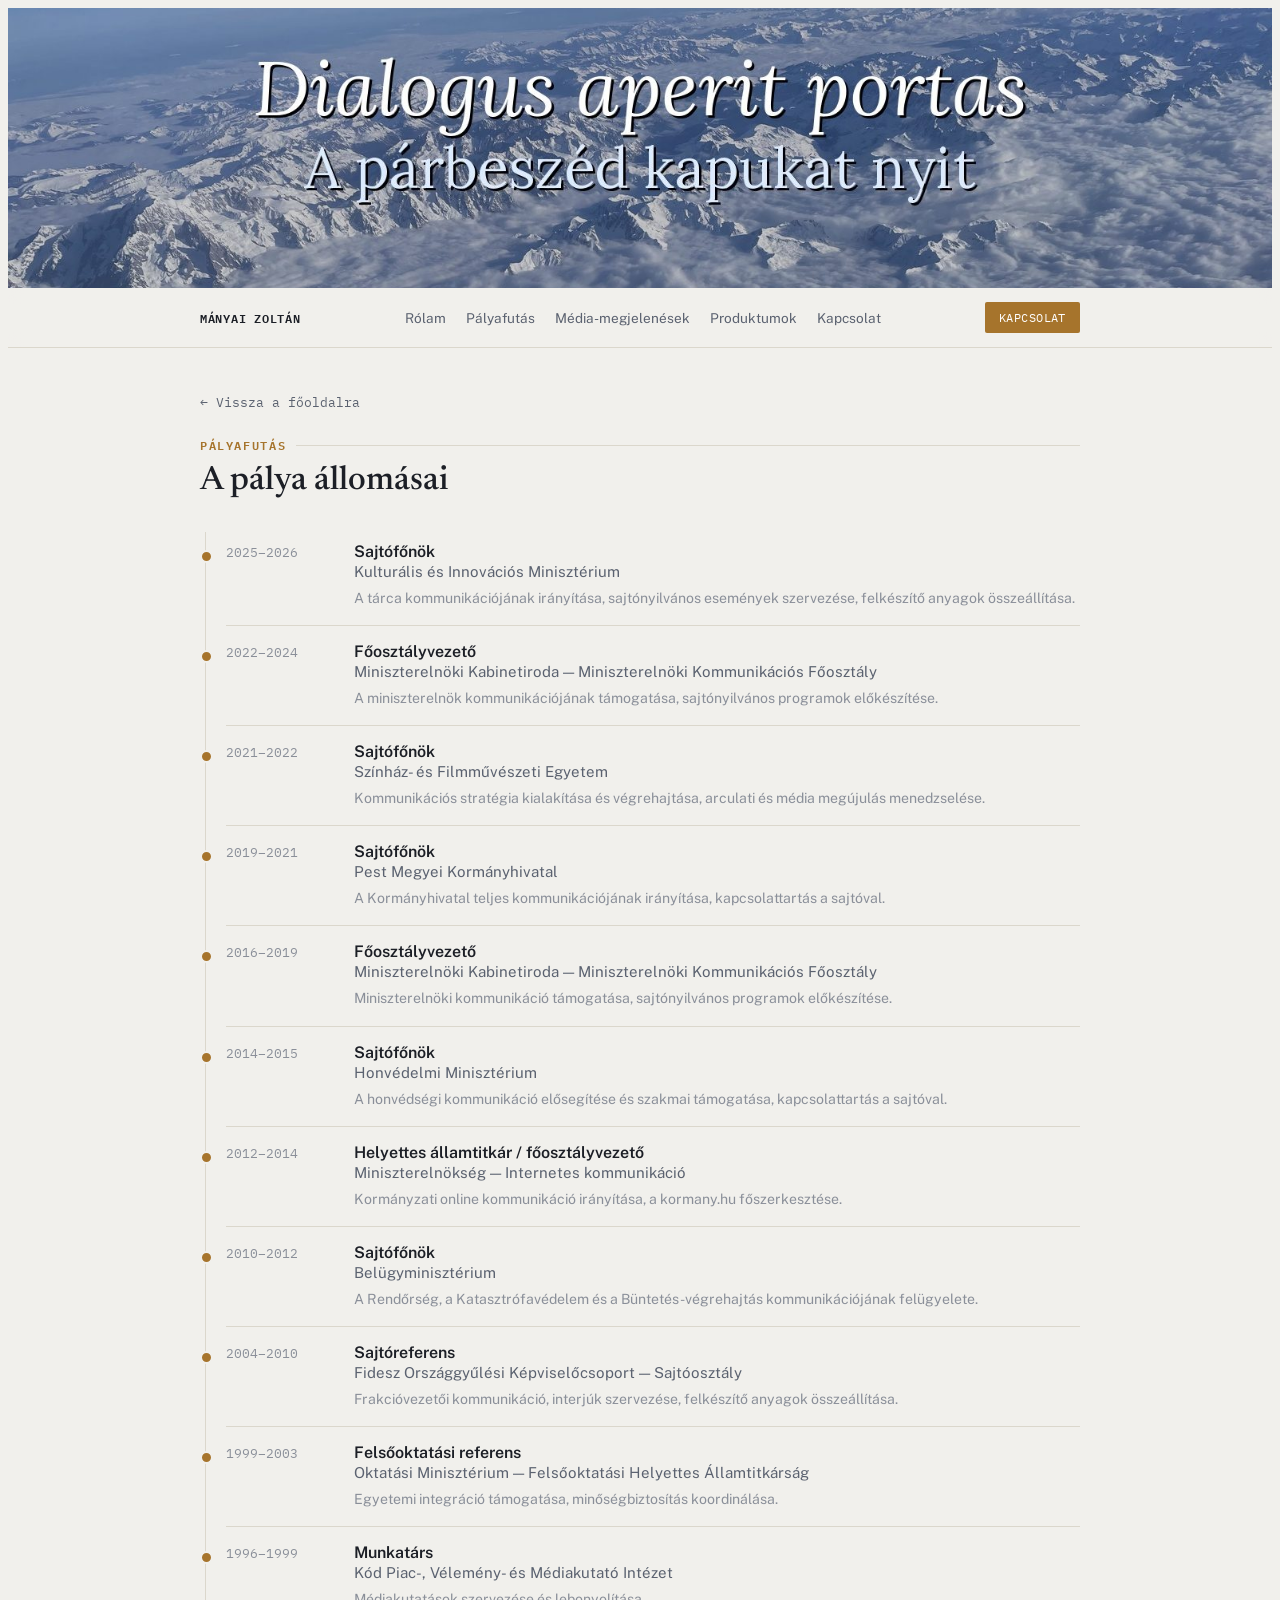
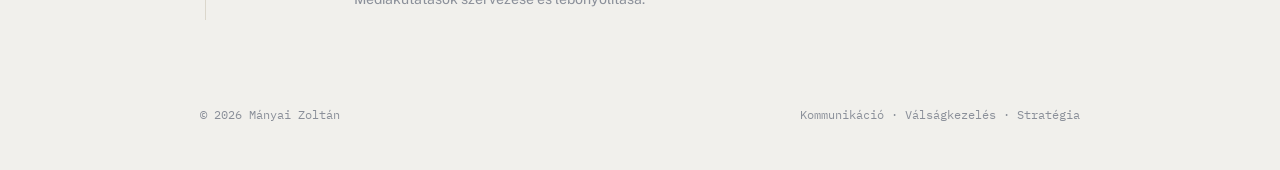
==== palyafutas/index.html @ 965dd55c "Pályafutás: önálló, saját kanonikus URL-t kapott oldal A modal-alapú megoldás technikai korlátja, ho" ====
<!doctype html>
<meta charset="utf-8">
<title>Pályafutás — Mányai Zoltán</title>
<meta name="description" content="Mányai Zoltán szakmai pályafutása: 1996 óta kormányzati, parlamenti és intézményi kommunikációs vezetői és sajtófőnöki pozíciók, a pálya összes állomásával.">
<link rel="canonical" href="https://menyuswin.github.io/manyai-zoltan/palyafutas/">
<link rel="stylesheet" href="../style.css">

<link rel="preconnect" href="https://fonts.gstatic.com" crossorigin>
<link rel="stylesheet" href="https://fonts.googleapis.com/css2?family=Newsreader:ital,opsz,wght@0,6..72,400;0,6..72,500;0,6..72,600;1,6..72,500&family=Public+Sans:wght@400;500;600;700&family=IBM+Plex+Mono:wght@400;500;600&display=swap">

<div class="masthead">
  <img src="../header.jpg" alt="Dialogus aperit portas – A párbeszéd kapukat nyit" width="1584" height="396">
</div>

<div class="topbar">
  <div class="topbar-inner">
    <span class="topbar-name">Mányai Zoltán</span>
    <nav class="topbar-nav">
      <a href="../#rolam">Rólam</a>
      <a href="./" aria-current="page">Pályafutás</a>
      <a href="../#media">Média-megjelenések</a>
      <a href="../#produktumok">Produktumok</a>
      <a href="../#kapcsolat">Kapcsolat</a>
    </nav>
    <a class="topbar-cta" href="mailto:zoltan.manyai@gmail.com">Kapcsolat</a>
  </div>
</div>

<div class="wrap">

  <section style="border-top:none; padding-top:44px;">
    <p style="margin:0 0 24px;"><a href="../" style="font-family:'IBM Plex Mono', monospace; font-size:0.82rem; text-decoration:none; color:var(--ink-soft);">← Vissza a főoldalra</a></p>
    <div class="section-head">
      <div class="eyebrow">Pályafutás</div>
      <h2>A pálya állomásai</h2>
    </div>
    <div class="timeline">

      <div class="tl-item">
        <div class="tl-years mono">2025–2026</div>
        <div>
          <div class="tl-role">Sajtófőnök</div>
          <div class="tl-org">Kulturális és Innovációs Minisztérium</div>
          <div class="tl-note">A tárca kommunikációjának irányítása, sajtónyilvános események szervezése, felkészítő anyagok összeállítása.</div>
        </div>
      </div>

      <div class="tl-item">
        <div class="tl-years mono">2022–2024</div>
        <div>
          <div class="tl-role">Főosztályvezető</div>
          <div class="tl-org">Miniszterelnöki Kabinetiroda — Miniszterelnöki Kommunikációs Főosztály</div>
          <div class="tl-note">A miniszterelnök kommunikációjának támogatása, sajtónyilvános programok előkészítése.</div>
        </div>
      </div>

      <div class="tl-item">
        <div class="tl-years mono">2021–2022</div>
        <div>
          <div class="tl-role">Sajtófőnök</div>
          <div class="tl-org">Színház- és Filmművészeti Egyetem</div>
          <div class="tl-note">Kommunikációs stratégia kialakítása és végrehajtása, arculati és média megújulás menedzselése.</div>
        </div>
      </div>

      <div class="tl-item">
        <div class="tl-years mono">2019–2021</div>
        <div>
          <div class="tl-role">Sajtófőnök</div>
          <div class="tl-org">Pest Megyei Kormányhivatal</div>
          <div class="tl-note">A Kormányhivatal teljes kommunikációjának irányítása, kapcsolattartás a sajtóval.</div>
        </div>
      </div>

      <div class="tl-item">
        <div class="tl-years mono">2016–2019</div>
        <div>
          <div class="tl-role">Főosztályvezető</div>
          <div class="tl-org">Miniszterelnöki Kabinetiroda — Miniszterelnöki Kommunikációs Főosztály</div>
          <div class="tl-note">Miniszterelnöki kommunikáció támogatása, sajtónyilvános programok előkészítése.</div>
        </div>
      </div>

      <div class="tl-item">
        <div class="tl-years mono">2014–2015</div>
        <div>
          <div class="tl-role">Sajtófőnök</div>
          <div class="tl-org">Honvédelmi Minisztérium</div>
          <div class="tl-note">A honvédségi kommunikáció elősegítése és szakmai támogatása, kapcsolattartás a sajtóval.</div>
        </div>
      </div>

      <div class="tl-item">
        <div class="tl-years mono">2012–2014</div>
        <div>
          <div class="tl-role">Helyettes államtitkár / főosztályvezető</div>
          <div class="tl-org">Miniszterelnökség — Internetes kommunikáció</div>
          <div class="tl-note">Kormányzati online kommunikáció irányítása, a kormany.hu főszerkesztése.</div>
        </div>
      </div>

      <div class="tl-item">
        <div class="tl-years mono">2010–2012</div>
        <div>
          <div class="tl-role">Sajtófőnök</div>
          <div class="tl-org">Belügyminisztérium</div>
          <div class="tl-note">A Rendőrség, a Katasztrófavédelem és a Büntetés-végrehajtás kommunikációjának felügyelete.</div>
        </div>
      </div>

      <div class="tl-item">
        <div class="tl-years mono">2004–2010</div>
        <div>
          <div class="tl-role">Sajtóreferens</div>
          <div class="tl-org">Fidesz Országgyűlési Képviselőcsoport — Sajtóosztály</div>
          <div class="tl-note">Frakcióvezetői kommunikáció, interjúk szervezése, felkészítő anyagok összeállítása.</div>
        </div>
      </div>

      <div class="tl-item">
        <div class="tl-years mono">1999–2003</div>
        <div>
          <div class="tl-role">Felsőoktatási referens</div>
          <div class="tl-org">Oktatási Minisztérium — Felsőoktatási Helyettes Államtitkárság</div>
          <div class="tl-note">Egyetemi integráció támogatása, minőségbiztosítás koordinálása.</div>
        </div>
      </div>

      <div class="tl-item">
        <div class="tl-years mono">1996–1999</div>
        <div>
          <div class="tl-role">Munkatárs</div>
          <div class="tl-org">Kód Piac-, Vélemény- és Médiakutató Intézet</div>
          <div class="tl-note">Médiakutatások szervezése és lebonyolítása.</div>
        </div>
      </div>

    </div>
  </section>

  <footer>
    <span>© 2026 Mányai Zoltán</span>
    <span>Kommunikáció · Válságkezelés · Stratégia</span>
  </footer>

</div>
---- style.css ----
:root{
    --bg:#F1F0EC;
    --surface:#FFFFFF;
    --surface-soft:#E7E4DB;
    --ink:#1C1F26;
    --ink-soft:#5B6270;
    --ink-faint:#8A8F99;
    --accent:#A6742C;
    --accent-ink:#FFFFFF;
    --line:#DBD7CC;
    --focus:#1C1F26;
  }
  @media (prefers-color-scheme: dark){
    :root:not([data-theme="light"]){
      --bg:#14161B;
      --surface:#1B1E24;
      --surface-soft:#20232A;
      --ink:#ECE9E1;
      --ink-soft:#9BA0AC;
      --ink-faint:#6E7480;
      --accent:#D6A34C;
      --accent-ink:#14161B;
      --line:#2B2E35;
      --focus:#ECE9E1;
    }
  }
  :root[data-theme="dark"]{
    --bg:#14161B;
    --surface:#1B1E24;
    --surface-soft:#20232A;
    --ink:#ECE9E1;
    --ink-soft:#9BA0AC;
    --ink-faint:#6E7480;
    --accent:#D6A34C;
    --accent-ink:#14161B;
    --line:#2B2E35;
    --focus:#ECE9E1;
  }

  *{box-sizing:border-box;}
  body{
    background:var(--bg);
    color:var(--ink);
    font-family:'Public Sans', -apple-system, BlinkMacSystemFont, 'Segoe UI', sans-serif;
    padding-inline:0;
  }
  .wrap{
    max-width:920px;
    margin-inline:auto;
    padding-inline:20px;
  }
  a{color:inherit;}
  h1,h2,h3{font-family:'Newsreader', Georgia, 'Times New Roman', serif; text-wrap:balance; margin:0;}
  .eyebrow{
    font-family:'IBM Plex Mono', 'Courier New', monospace;
    font-size:0.72rem;
    letter-spacing:0.14em;
    text-transform:uppercase;
    color:var(--accent);
    font-weight:600;
    display:flex;
    align-items:center;
    gap:10px;
  }
  .eyebrow::after{
    content:"";
    height:1px;
    flex:1 1 auto;
    background:var(--line);
  }
  .mono{font-family:'IBM Plex Mono', 'Courier New', monospace; font-variant-numeric:tabular-nums;}

  /* masthead */
  .masthead{
    width:100%;
    aspect-ratio:1584/396;
    max-height:280px;
    overflow:hidden;
    background:var(--surface-soft);
  }
  .masthead img{
    width:100%;
    height:100%;
    object-fit:cover;
    object-position:center;
    display:block;
  }
  @media (max-width:560px){
    .masthead{max-height:170px;}
  }

  /* top bar */
  .topbar{
    position:sticky;
    top:env(safe-area-inset-top, 0px);
    z-index:20;
    background:color-mix(in srgb, var(--bg) 88%, transparent);
    backdrop-filter:blur(8px);
    border-bottom:1px solid var(--line);
  }
  .topbar-inner{
    max-width:920px;
    margin-inline:auto;
    padding:14px 20px;
    display:flex;
    align-items:center;
    justify-content:space-between;
    gap:16px;
  }
  .topbar-name{
    font-family:'IBM Plex Mono', monospace;
    font-size:0.78rem;
    letter-spacing:0.06em;
    text-transform:uppercase;
    font-weight:600;
  }
  .topbar-nav{display:flex; gap:20px; font-size:0.85rem;}
  .topbar-nav a{text-decoration:none; color:var(--ink-soft);}
  .topbar-nav a:hover, .topbar-nav a:focus-visible{color:var(--ink);}
  .topbar-cta{
    font-family:'IBM Plex Mono', monospace;
    font-size:0.75rem;
    letter-spacing:0.04em;
    text-transform:uppercase;
    text-decoration:none;
    color:var(--accent-ink);
    background:var(--accent);
    padding:8px 14px;
    border-radius:2px;
    white-space:nowrap;
  }
  .topbar-cta:hover, .topbar-cta:focus-visible{filter:brightness(1.08);}

  /* hero */
  .hero{
    padding-block:56px 64px;
    display:grid;
    grid-template-columns:1.3fr 0.9fr;
    gap:40px;
    align-items:center;
  }
  .hero-eyebrow{
    font-family:'IBM Plex Mono', monospace;
    font-size:0.78rem;
    letter-spacing:0.14em;
    text-transform:uppercase;
    color:var(--accent);
    font-weight:600;
    margin-bottom:18px;
  }
  .hero h1{
    font-size:clamp(2.6rem, 5.2vw + 1rem, 4.6rem);
    font-weight:560;
    line-height:1.02;
    letter-spacing:-0.01em;
    margin-bottom:18px;
  }
  .hero p.lede{
    font-size:1.15rem;
    line-height:1.55;
    color:var(--ink-soft);
    max-width:46ch;
    margin-bottom:22px;
  }
  .hero-meta{
    display:flex;
    flex-wrap:wrap;
    gap:8px 18px;
    font-size:0.82rem;
    color:var(--ink-faint);
  }
  .hero-meta span{display:flex; align-items:center; gap:8px;}
  .hero-meta span:not(:last-child)::after{
    content:"·";
    color:var(--line);
    margin-left:10px;
  }

  .portrait-frame{
    position:relative;
    width:100%;
    max-width:280px;
    margin-inline:auto;
  }
  .portrait-frame img{
    width:100%;
    aspect-ratio:5/6;
    object-fit:cover;
    display:block;
    border:1px solid var(--line);
    background:var(--surface-soft);
  }
  .stamp{
    position:absolute;
    bottom:-14px;
    left:-14px;
    background:var(--accent);
    color:var(--accent-ink);
    font-family:'IBM Plex Mono', monospace;
    font-size:0.68rem;
    line-height:1.3;
    letter-spacing:0.05em;
    text-transform:uppercase;
    font-weight:600;
    padding:10px 12px;
    transform:rotate(-6deg);
    box-shadow:0 6px 16px -6px rgba(0,0,0,0.35);
    text-align:center;
  }

  section{padding-block:52px; border-top:1px solid var(--line);}
  .section-head{margin-bottom:28px;}
  .section-head h2{
    font-size:clamp(1.6rem, 2.6vw, 2.1rem);
    font-weight:520;
    margin-top:10px;
  }

  .about-body p{
    font-size:1.02rem;
    line-height:1.7;
    color:var(--ink-soft);
    max-width:64ch;
    margin:0 0 18px;
  }
  .about-note{
    margin-top:22px;
    padding-top:18px;
    border-top:1px dashed var(--line);
    font-family:'Newsreader', serif;
    font-style:italic;
    color:var(--ink-faint);
    font-size:0.98rem;
    max-width:64ch;
  }

  /* timeline */
  .timeline{
    position:relative;
    padding-left:26px;
  }
  .timeline::before{
    content:"";
    position:absolute;
    left:5px; top:6px; bottom:6px;
    width:1px;
    background:var(--line);
  }
  .tl-item{
    position:relative;
    display:grid;
    grid-template-columns:110px 1fr;
    gap:18px;
    padding-block:16px;
  }
  .tl-item:not(:last-child){border-bottom:1px solid var(--line);}
  .tl-item::before{
    content:"";
    position:absolute;
    left:-26px; top:24px;
    width:9px; height:9px;
    border-radius:50%;
    background:var(--accent);
    border:2px solid var(--bg);
  }
  .tl-years{
    font-size:0.82rem;
    color:var(--ink-faint);
    padding-top:2px;
  }
  .tl-role{font-weight:600; font-size:1rem;}
  .tl-org{color:var(--ink-soft); font-size:0.94rem; margin-top:2px;}
  .tl-note{color:var(--ink-faint); font-size:0.88rem; margin-top:8px; line-height:1.5;}

  /* chips */
  .chips{display:flex; flex-wrap:wrap; gap:10px;}
  .chip{
    font-family:'IBM Plex Mono', monospace;
    font-size:0.78rem;
    letter-spacing:0.02em;
    padding:9px 14px;
    border:1px solid var(--line);
    border-radius:2px;
    color:var(--ink-soft);
    background:var(--surface);
  }

  /* two col */
  .twocol{
    display:grid;
    grid-template-columns:1fr 1fr;
    gap:40px;
  }
  .twocol h3{
    font-size:1.1rem;
    font-weight:560;
    margin-bottom:16px;
  }
  .edu-item{margin-bottom:16px;}
  .edu-item .role{font-weight:600; font-size:0.95rem;}
  .edu-item .org{color:var(--ink-soft); font-size:0.88rem; margin-top:2px;}

  .lang-row{display:flex; align-items:center; justify-content:space-between; gap:12px; padding-block:10px; border-bottom:1px solid var(--line);}
  .lang-row:last-child{border-bottom:none;}
  .lang-name{font-size:0.95rem;}
  .lang-level{font-size:0.78rem; color:var(--ink-faint); font-family:'IBM Plex Mono', monospace;}

  .club-logos{display:flex; flex-wrap:wrap; align-items:center; gap:24px;}
  .club-logo{display:flex; align-items:center; justify-content:center; width:64px; height:64px; transition:transform 0.15s ease, opacity 0.15s ease;}
  .club-logo img{width:100%; height:100%; object-fit:contain;}
  .club-logo:hover{transform:translateY(-3px); opacity:0.85;}

  /* products */
  .cards{
    display:grid;
    grid-template-columns:repeat(auto-fit, minmax(230px, 1fr));
    gap:20px;
  }
  .pcard{
    background:var(--surface);
    border:1px solid var(--line);
    padding:26px;
    display:flex;
    flex-direction:column;
    gap:12px;
  }
  .pcard-tag{
    font-family:'IBM Plex Mono', monospace;
    font-size:0.7rem;
    letter-spacing:0.08em;
    text-transform:uppercase;
    color:var(--ink-faint);
  }
  .pcard h3{font-size:1.2rem; font-weight:560;}
  .pcard p{color:var(--ink-soft); font-size:0.92rem; line-height:1.55; margin:0; flex:1;}
  .pcard-link{
    align-self:flex-start;
    font-family:'IBM Plex Mono', monospace;
    font-size:0.78rem;
    letter-spacing:0.03em;
    text-transform:uppercase;
    text-decoration:none;
    color:var(--ink);
    border-bottom:1px solid var(--accent);
    padding-bottom:2px;
  }
  .pcard-link:hover, .pcard-link:focus-visible{color:var(--accent);}

  /* contact */
  .contact-box{
    display:flex;
    flex-wrap:wrap;
    align-items:center;
    justify-content:space-between;
    gap:24px;
    background:var(--surface);
    border:1px solid var(--line);
    padding:32px;
  }
  .contact-box h2{font-size:1.5rem; font-weight:540; margin-bottom:8px;}
  .contact-box p{color:var(--ink-soft); max-width:42ch; margin:0;}
  .btn-mail{
    font-family:'IBM Plex Mono', monospace;
    font-size:0.85rem;
    letter-spacing:0.03em;
    text-transform:uppercase;
    text-decoration:none;
    color:var(--accent-ink);
    background:var(--accent);
    padding:14px 22px;
    white-space:nowrap;
  }
  .btn-mail:hover, .btn-mail:focus-visible{filter:brightness(1.08);}

  footer{
    padding-block:28px 40px;
    display:flex;
    justify-content:space-between;
    flex-wrap:wrap;
    gap:10px;
    font-size:0.78rem;
    color:var(--ink-faint);
    font-family:'IBM Plex Mono', monospace;
  }

  a:focus-visible, button:focus-visible{
    outline:2px solid var(--focus);
    outline-offset:2px;
  }

  @media (max-width: 720px){
    .hero{grid-template-columns:1fr; padding-block:36px 44px;}
    .hero > div:first-child{order:2;}
    .portrait-frame{order:1; max-width:220px; margin-bottom:12px;}
    .topbar-nav{display:none;}
    .twocol{grid-template-columns:1fr; gap:32px;}
    .tl-item{grid-template-columns:1fr; gap:4px;}
    .timeline{padding-left:20px;}
    .tl-item::before{left:-20px;}
    .contact-box{flex-direction:column; align-items:flex-start;}
  }

  @media (prefers-reduced-motion: no-preference){
    .fade-up{animation:fadeUp .6s ease both;}
    @keyframes fadeUp{from{opacity:0; transform:translateY(8px);} to{opacity:1; transform:none;}}
  }

  /* press widget */
  .press-toggle{
    position:fixed;
    right:20px;
    bottom:20px;
    z-index:40;
    display:none;
    align-items:center;
    gap:8px;
    font-family:'IBM Plex Mono', monospace;
    font-size:0.78rem;
    letter-spacing:0.03em;
    text-transform:uppercase;
    color:var(--accent-ink);
    background:var(--accent);
    border:none;
    padding:12px 16px;
    border-radius:999px;
    box-shadow:0 8px 20px -8px rgba(0,0,0,0.4);
    cursor:pointer;
  }
  .press-overlay{
    position:fixed;
    inset:0;
    background:rgba(0,0,0,0.35);
    z-index:38;
    opacity:0;
    pointer-events:none;
    transition:opacity .25s ease;
  }
  .press-overlay.open{opacity:1; pointer-events:auto;}

  .press-widget{
    position:fixed;
    top:0;
    right:0;
    bottom:0;
    width:min(360px, 86vw);
    background:var(--surface);
    border-left:1px solid var(--line);
    z-index:39;
    display:flex;
    flex-direction:column;
    transform:translateX(100%);
    transition:transform .3s ease;
    box-shadow:-12px 0 30px -18px rgba(0,0,0,0.5);
  }
  .press-widget.open{transform:translateX(0);}

  .press-head{
    display:flex;
    align-items:center;
    justify-content:space-between;
    gap:10px;
    padding:16px 18px;
    border-bottom:1px solid var(--line);
  }
  .press-head h2{
    font-family:'IBM Plex Mono', monospace;
    font-size:0.8rem;
    letter-spacing:0.1em;
    text-transform:uppercase;
    font-weight:600;
    color:var(--ink);
  }
  .press-updated{
    font-family:'IBM Plex Mono', monospace;
    font-size:0.68rem;
    color:var(--ink-faint);
    margin-top:4px;
  }
  .press-close, .press-refresh{
    background:none;
    border:none;
    color:var(--ink-soft);
    cursor:pointer;
    font-size:1rem;
    line-height:1;
    padding:4px;
  }
  .press-close:hover, .press-refresh:hover{color:var(--ink);}

  .press-body{
    flex:1;
    overflow-y:auto;
    padding:8px 18px 20px;
  }
  .press-source{margin-top:18px;}
  .press-source:first-child{margin-top:6px;}
  .press-source-name{
    display:flex;
    align-items:center;
    gap:8px;
    font-family:'IBM Plex Mono', monospace;
    font-size:0.72rem;
    letter-spacing:0.08em;
    text-transform:uppercase;
    color:var(--ink-faint);
    margin-bottom:8px;
  }
  .press-dot{width:8px; height:8px; border-radius:50%; flex:none;}
  .press-item{
    display:block;
    font-size:0.86rem;
    line-height:1.4;
    color:var(--ink);
    text-decoration:none;
    padding:7px 0;
    border-bottom:1px solid var(--line);
  }
  .press-source .press-item:last-child{border-bottom:none;}
  .press-item:hover, .press-item:focus-visible{color:var(--accent);}
  .press-status{
    font-size:0.82rem;
    color:var(--ink-faint);
    padding:10px 0;
  }

  @media (max-width:1359.98px){
    .press-toggle{display:flex;}
  }
  @media (min-width:1360px){
    .press-overlay{display:none;}
    .press-close{display:none;}
    .press-widget{
      top:96px;
      bottom:auto;
      right:24px;
      width:300px;
      max-height:calc(100vh - 130px);
      border:1px solid var(--line);
      border-radius:4px;
      transform:none;
      box-shadow:0 14px 30px -20px rgba(0,0,0,0.35);
    }
  }
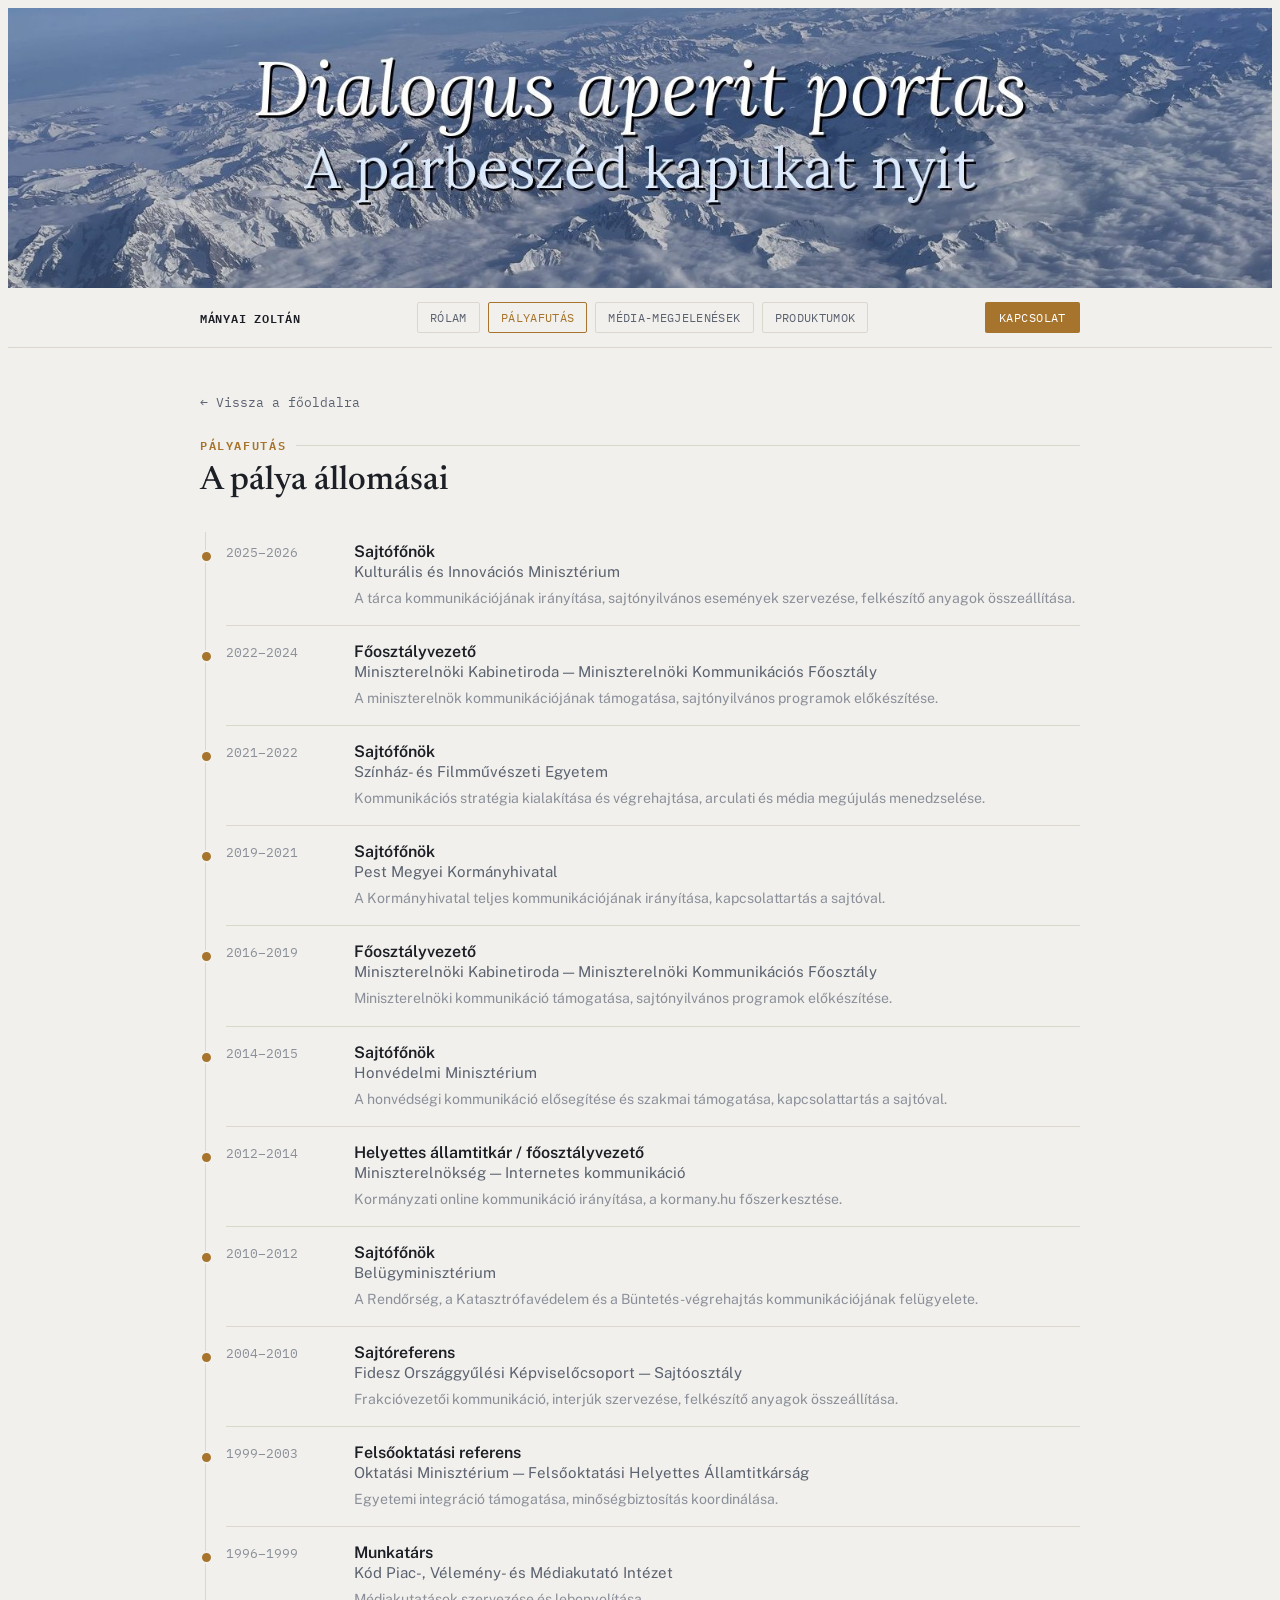
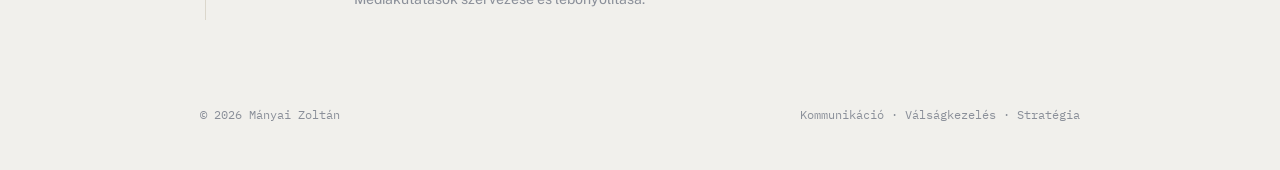
==== commit 80b3ab57: "Fejléc-menü: valódi gomb-kinézet, "Kapcsolat" duplikáció megszüntetve A topbar-nav linkjei eddig sim" ====
--- a/palyafutas/index.html
+++ b/palyafutas/index.html
@@ -20,7 +20,6 @@
       <a href="./" aria-current="page">Pályafutás</a>
       <a href="../#media">Média-megjelenések</a>
       <a href="../#produktumok">Produktumok</a>
-      <a href="../#kapcsolat">Kapcsolat</a>
     </nav>
     <a class="topbar-cta" href="mailto:zoltan.manyai@gmail.com">Kapcsolat</a>
   </div>
--- a/style.css
+++ b/style.css
@@ -114,9 +114,21 @@
     text-transform:uppercase;
     font-weight:600;
   }
-  .topbar-nav{display:flex; gap:20px; font-size:0.85rem;}
-  .topbar-nav a{text-decoration:none; color:var(--ink-soft);}
-  .topbar-nav a:hover, .topbar-nav a:focus-visible{color:var(--ink);}
+  .topbar-nav{display:flex; gap:8px; flex-wrap:wrap;}
+  .topbar-nav a{
+    font-family:'IBM Plex Mono', monospace;
+    font-size:0.72rem;
+    letter-spacing:0.03em;
+    text-transform:uppercase;
+    text-decoration:none;
+    color:var(--ink-soft);
+    border:1px solid var(--line);
+    border-radius:2px;
+    padding:7px 12px;
+    transition:border-color .15s ease, color .15s ease;
+  }
+  .topbar-nav a:hover, .topbar-nav a:focus-visible{ color:var(--ink); border-color:var(--accent); }
+  .topbar-nav a[aria-current="page"]{ color:var(--accent); border-color:var(--accent); }
   .topbar-cta{
     font-family:'IBM Plex Mono', monospace;
     font-size:0.75rem;
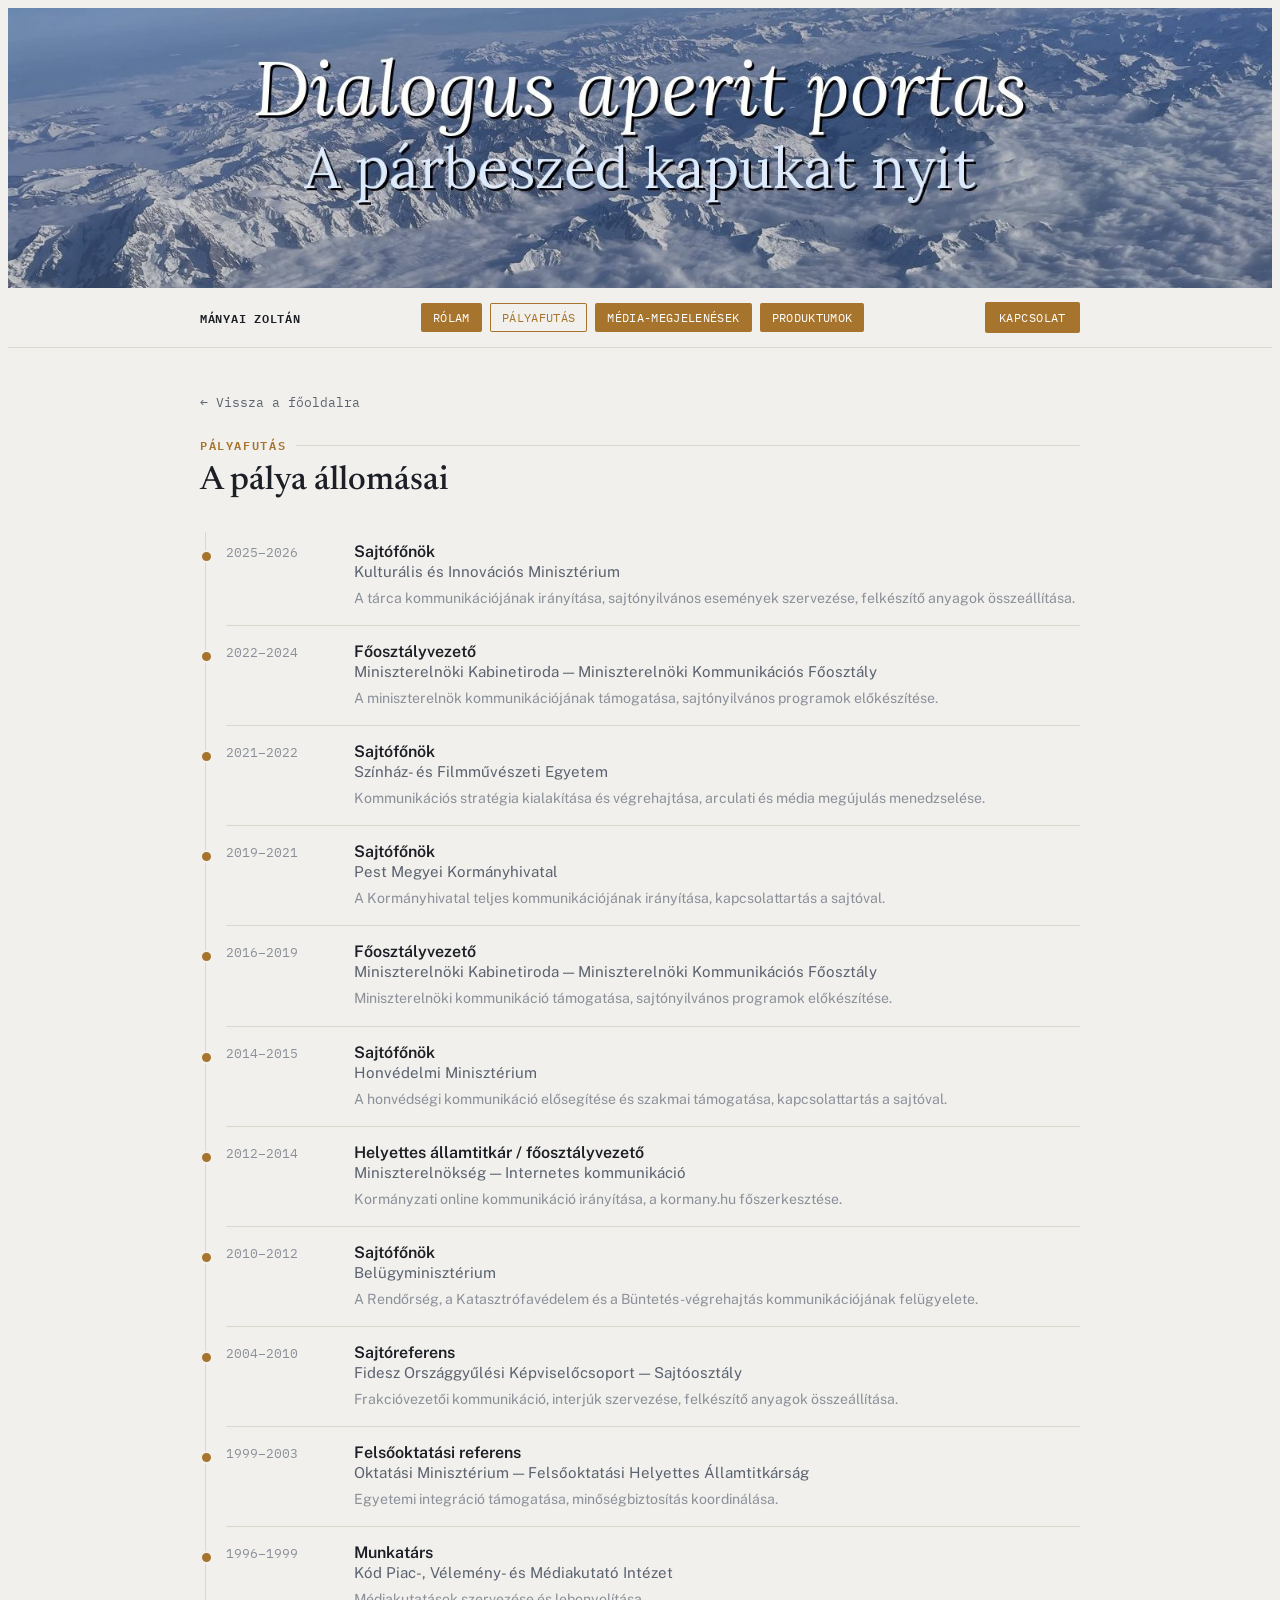
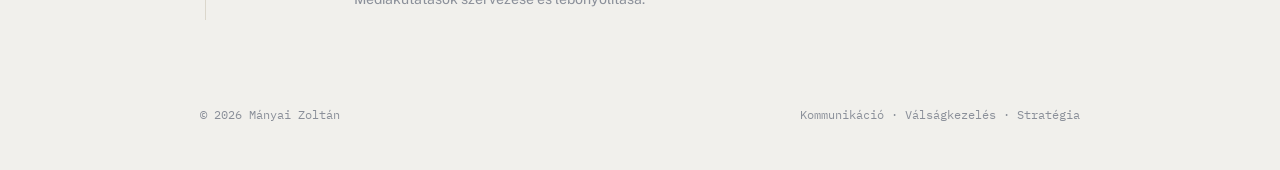
==== commit 263bbee8: "Link-előnézet, keresőoptimalizálás és hiányzó viewport meta - <meta name="viewport"> pótolva mindkét" ====
--- a/palyafutas/index.html
+++ b/palyafutas/index.html
@@ -1,8 +1,44 @@
 <!doctype html>
+<html lang="hu">
 <meta charset="utf-8">
+<meta name="viewport" content="width=device-width, initial-scale=1">
 <title>Pályafutás — Mányai Zoltán</title>
 <meta name="description" content="Mányai Zoltán szakmai pályafutása: 1996 óta kormányzati, parlamenti és intézményi kommunikációs vezetői és sajtófőnöki pozíciók, a pálya összes állomásával.">
 <link rel="canonical" href="https://menyuswin.github.io/manyai-zoltan/palyafutas/">
+<link rel="icon" type="image/png" sizes="96x96" href="../favicon-96.png">
+<link rel="icon" type="image/png" sizes="32x32" href="../favicon-32.png">
+<link rel="apple-touch-icon" href="../apple-touch-icon.png">
+
+<meta property="og:type" content="website">
+<meta property="og:site_name" content="Mányai Zoltán">
+<meta property="og:locale" content="hu_HU">
+<meta property="og:url" content="https://menyuswin.github.io/manyai-zoltan/palyafutas/">
+<meta property="og:title" content="Pályafutás — Mányai Zoltán">
+<meta property="og:description" content="1996 óta kormányzati, parlamenti és intézményi kommunikációs vezetői és sajtófőnöki pozíciók — a pálya összes állomása.">
+<meta property="og:image" content="https://menyuswin.github.io/manyai-zoltan/og-image.jpg">
+<meta property="og:image:type" content="image/jpeg">
+<meta property="og:image:width" content="1200">
+<meta property="og:image:height" content="630">
+<meta property="og:image:alt" content="Mányai Zoltán portréja — médiakoordinátor, PR-szakértő, kommunikációs vezető">
+<meta name="twitter:card" content="summary_large_image">
+
+<script type="application/ld+json">
+{
+  "@context": "https://schema.org",
+  "@type": "WebPage",
+  "url": "https://menyuswin.github.io/manyai-zoltan/palyafutas/",
+  "name": "Pályafutás — Mányai Zoltán",
+  "inLanguage": "hu",
+  "about": { "@id": "https://menyuswin.github.io/manyai-zoltan/#person" },
+  "breadcrumb": {
+    "@type": "BreadcrumbList",
+    "itemListElement": [
+      { "@type": "ListItem", "position": 1, "name": "Mányai Zoltán", "item": "https://menyuswin.github.io/manyai-zoltan/" },
+      { "@type": "ListItem", "position": 2, "name": "Pályafutás", "item": "https://menyuswin.github.io/manyai-zoltan/palyafutas/" }
+    ]
+  }
+}
+</script>
 <link rel="stylesheet" href="../style.css">
 
 <link rel="preconnect" href="https://fonts.gstatic.com" crossorigin>
--- a/style.css
+++ b/style.css
@@ -121,14 +121,17 @@
     letter-spacing:0.03em;
     text-transform:uppercase;
     text-decoration:none;
-    color:var(--ink-soft);
-    border:1px solid var(--line);
+    color:var(--accent-ink);
+    background:var(--accent);
     border-radius:2px;
     padding:7px 12px;
-    transition:border-color .15s ease, color .15s ease;
-  }
-  .topbar-nav a:hover, .topbar-nav a:focus-visible{ color:var(--ink); border-color:var(--accent); }
-  .topbar-nav a[aria-current="page"]{ color:var(--accent); border-color:var(--accent); }
+    transition:filter .15s ease;
+  }
+  .topbar-nav a:hover, .topbar-nav a:focus-visible{ filter:brightness(1.08); }
+  .topbar-nav a[aria-current="page"]{
+    background:transparent; color:var(--accent);
+    box-shadow:inset 0 0 0 1px var(--accent);
+  }
   .topbar-cta{
     font-family:'IBM Plex Mono', monospace;
     font-size:0.75rem;
@@ -404,12 +407,19 @@
     .hero{grid-template-columns:1fr; padding-block:36px 44px;}
     .hero > div:first-child{order:2;}
     .portrait-frame{order:1; max-width:220px; margin-bottom:12px;}
-    .topbar-nav{display:none;}
+    .topbar-inner{flex-wrap:wrap;}
+    .topbar-nav{
+      order:3; width:100%;
+      flex-wrap:nowrap; overflow-x:auto; -webkit-overflow-scrolling:touch;
+      padding-bottom:2px; margin-top:2px;
+    }
+    .topbar-nav a{white-space:nowrap;}
     .twocol{grid-template-columns:1fr; gap:32px;}
     .tl-item{grid-template-columns:1fr; gap:4px;}
     .timeline{padding-left:20px;}
     .tl-item::before{left:-20px;}
     .contact-box{flex-direction:column; align-items:flex-start;}
+    .btn-mail{white-space:normal; text-align:center;}
   }
 
   @media (prefers-reduced-motion: no-preference){
@@ -553,3 +563,7 @@
       box-shadow:0 14px 30px -20px rgba(0,0,0,0.35);
     }
   }
+  @media (max-width:480px){
+    .press-toggle .ptxt{display:none;}
+    .press-toggle{padding:12px; border-radius:50%;}
+  }
